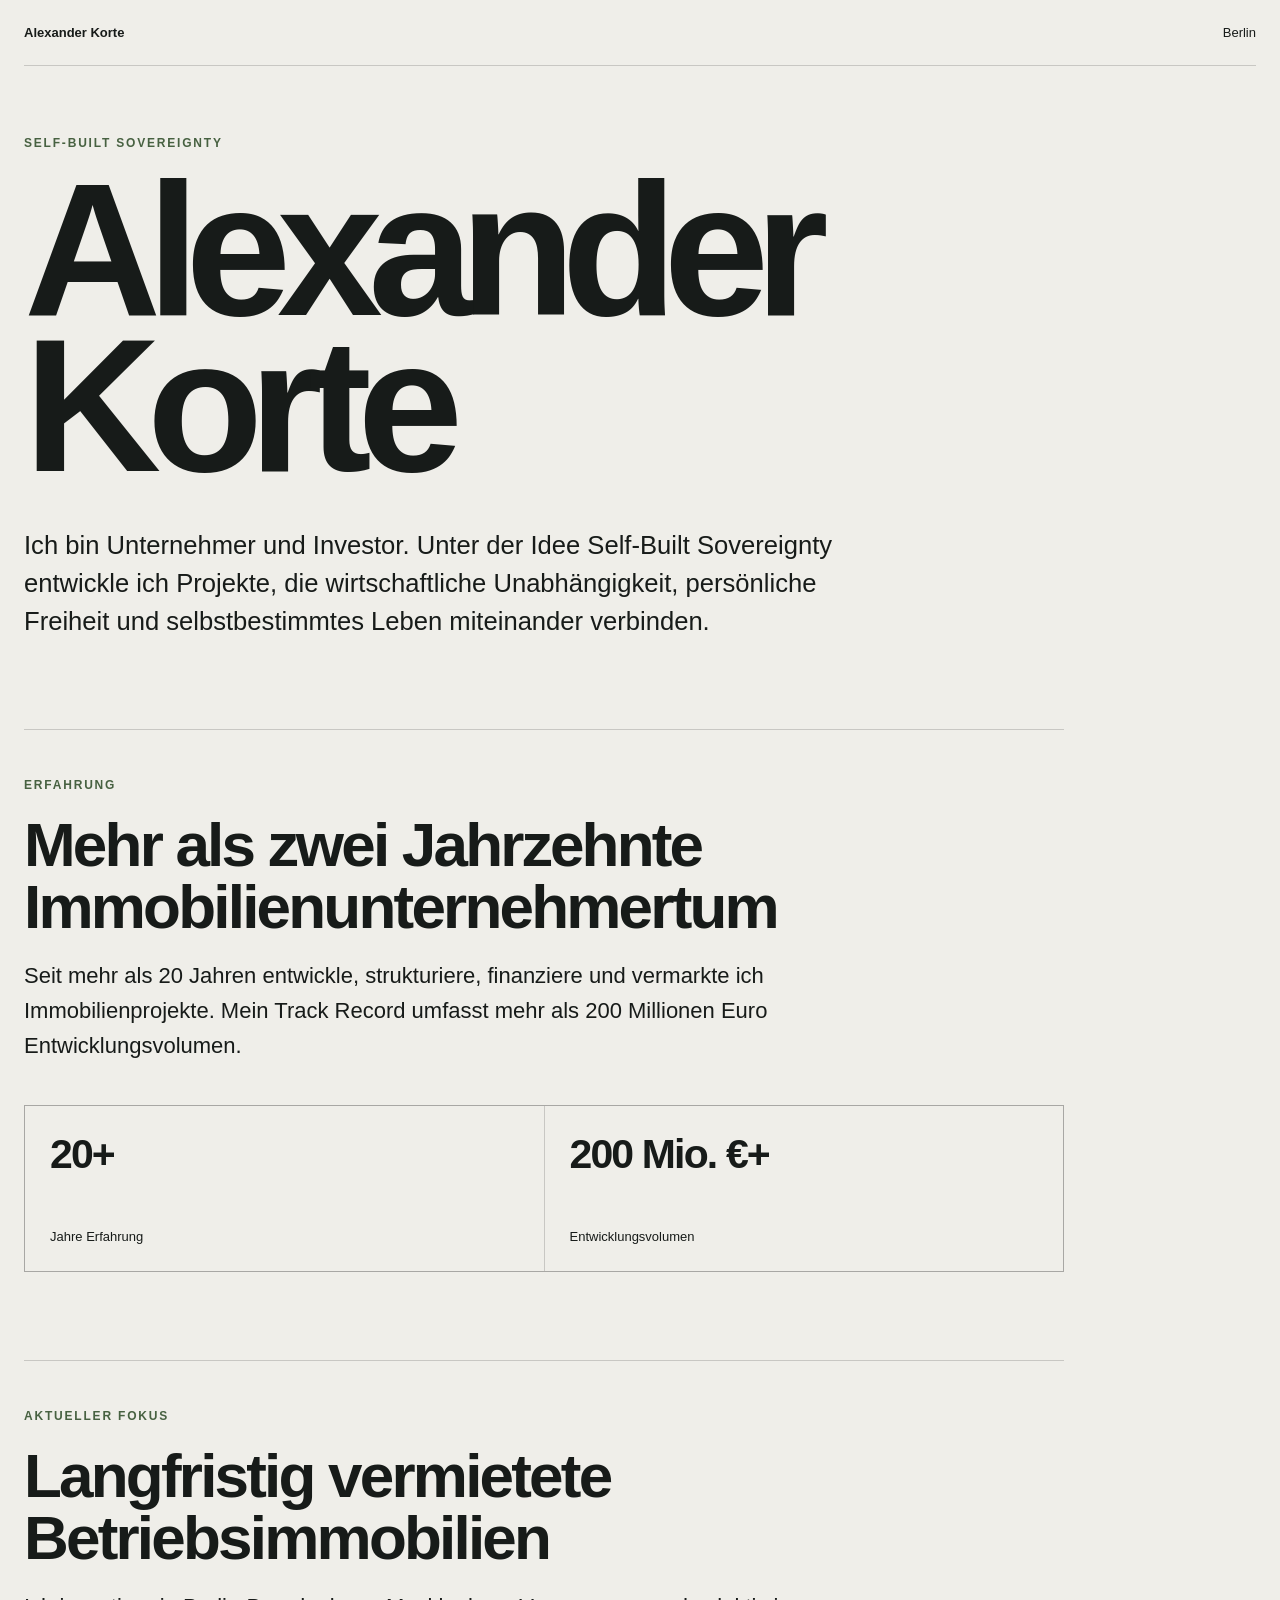
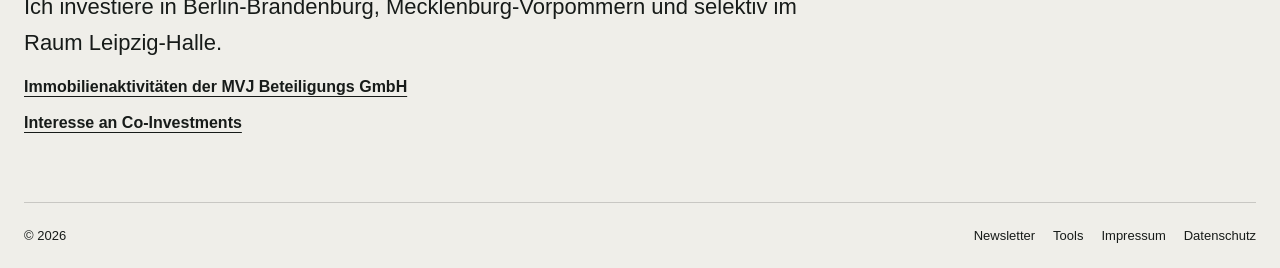
==== index.html @ dd100729 "Remove unverified investment and brokerage figures" ====
<!doctype html>
<html lang="de">
<head>
  <meta charset="utf-8">
  <meta name="viewport" content="width=device-width, initial-scale=1">
  <title>Alexander Korte | Unternehmer und Immobilieninvestor</title>
  <meta name="description" content="Alexander Korte ist Unternehmer und Immobilieninvestor mit mehr als 20 Jahren Erfahrung und einem Track Record von über 200 Millionen Euro Entwicklungsvolumen.">
  <meta name="robots" content="index, follow">
  <link rel="canonical" href="https://alexanderkorte.com/">
  <meta property="og:type" content="website">
  <meta property="og:locale" content="de_DE">
  <meta property="og:site_name" content="Alexander Korte">
  <meta property="og:title" content="Alexander Korte | Unternehmer und Immobilieninvestor">
  <meta property="og:description" content="Unternehmer und Immobilieninvestor mit mehr als 20 Jahren Erfahrung und über 200 Millionen Euro Entwicklungsvolumen.">
  <meta property="og:url" content="https://alexanderkorte.com/">
  <meta name="twitter:card" content="summary">
  <link rel="stylesheet" href="styles.css">
  <style>
    .positioning { max-width: 820px; margin: 42px 0 0; font-size: clamp(18px, 2vw, 26px); line-height: 1.5; }
    .positioning-link { display: inline-block; margin-top: 18px; color: inherit; font-size: 16px; font-weight: 700; text-underline-offset: 4px; }
  </style>
</head>
<body>
  <header>
    <a class="name" href="/">Alexander Korte</a>
    <span>Berlin</span>
  </header>

  <main>
    <p class="eyebrow">Self-Built Sovereignty</p>
    <h1>Alexander<br>Korte</h1>
    <p class="positioning">Ich bin Unternehmer und Investor. Unter der Idee Self-Built Sovereignty entwickle ich Projekte, die wirtschaftliche Unabhängigkeit, persönliche Freiheit und selbstbestimmtes Leben miteinander verbinden.</p>

    <section class="track-record" aria-labelledby="track-record-title">
      <p class="eyebrow">Erfahrung</p>
      <h2 id="track-record-title">Mehr als zwei Jahrzehnte Immobilienunternehmertum</h2>
      <p>Seit mehr als 20 Jahren entwickle, strukturiere, finanziere und vermarkte ich Immobilienprojekte. Mein Track Record umfasst mehr als 200 Millionen Euro Entwicklungsvolumen.</p>
      <div class="track-record-grid">
        <div><strong>20+</strong><span>Jahre Erfahrung</span></div>
        <div><strong>200 Mio. €+</strong><span>Entwicklungsvolumen</span></div>
      </div>
    </section>

    <section class="investment-focus" aria-labelledby="investment-focus-title">
      <p class="eyebrow">Aktueller Fokus</p>
      <h2 id="investment-focus-title">Langfristig vermietete Betriebsimmobilien</h2>
      <p>Ich investiere in Berlin-Brandenburg, Mecklenburg-Vorpommern und selektiv im Raum Leipzig-Halle.</p>
      <a class="positioning-link" href="https://www.mvj.de">Immobilienaktivitäten der MVJ Beteiligungs GmbH</a><br>
      <a class="positioning-link" href="/co-invest/">Interesse an Co-Investments</a>
    </section>

  </main>

  <footer>
    <span>© 2026</span>
    <nav class="footer-links" aria-label="Rechtliche Hinweise">
      <a href="/newsletter/">Newsletter</a>
      <a href="/tools.html">Tools</a>
      <a href="/impressum.html">Impressum</a>
      <a href="/datenschutz.html">Datenschutz</a>
    </nav>
  </footer>

</body>
</html>
---- styles.css ----
:root {
  --ink: #171b19;
  --paper: #efeee9;
  --accent: #a8bf9a;
  --line: rgba(23, 27, 25, .18);
}

* { box-sizing: border-box; }

html, body { min-height: 100%; }

body {
  margin: 0;
  min-height: 100vh;
  display: grid;
  grid-template-rows: auto 1fr auto;
  background: var(--paper);
  color: var(--ink);
  font-family: Inter, ui-sans-serif, -apple-system, BlinkMacSystemFont, "Segoe UI", sans-serif;
}

header, footer {
  width: min(1280px, calc(100% - 48px));
  margin: 0 auto;
  padding: 25px 0;
  display: flex;
  justify-content: space-between;
  gap: 24px;
  border-color: var(--line);
  font-size: 13px;
}

header { border-bottom: 1px solid var(--line); }
footer { border-top: 1px solid var(--line); }
.name { color: inherit; font-weight: 700; text-decoration: none; }

.footer-links {
  display: flex;
  flex-wrap: wrap;
  justify-content: flex-end;
  gap: 18px;
}

.footer-links a {
  color: inherit;
  text-decoration: none;
}

.footer-links a:hover,
.footer-links a:focus-visible {
  text-decoration: underline;
  text-underline-offset: 3px;
}

main {
  width: min(1280px, calc(100% - 48px));
  margin: auto;
  padding: 70px 0;
}

.eyebrow {
  margin: 0 0 22px;
  color: #476141;
  font-size: 12px;
  font-weight: 750;
  letter-spacing: .15em;
  text-transform: uppercase;
}

h1 {
  margin: 0;
  max-width: 1100px;
  font-size: clamp(76px, 15vw, 190px);
  font-weight: 590;
  line-height: .82;
  letter-spacing: -.075em;
}

.status {
  margin: 42px 0 0;
  padding-left: 5px;
  font-size: clamp(18px, 2vw, 26px);
}

.status::before {
  content: "";
  display: inline-block;
  width: 10px;
  height: 10px;
  margin-right: 12px;
  border-radius: 50%;
  background: var(--accent);
}

.video {
  width: min(100%, 960px);
  margin-top: 70px;
}

.video-label {
  margin: 0 0 14px;
  color: #476141;
  font-size: 12px;
  font-weight: 750;
  letter-spacing: .15em;
  text-transform: uppercase;
}

.video-frame {
  position: relative;
  overflow: hidden;
  aspect-ratio: 16 / 9;
  border: 1px solid var(--line);
  background: #171b19;
}

.video-consent {
  width: 100%;
  height: 100%;
  padding: clamp(24px, 6vw, 68px);
  display: flex;
  flex-direction: column;
  align-items: flex-start;
  justify-content: flex-end;
  border: 0;
  background:
    radial-gradient(circle at 78% 24%, rgba(168, 191, 154, .25), transparent 35%),
    #171b19;
  color: #efeee9;
  text-align: left;
  cursor: pointer;
}

.video-consent strong {
  display: block;
  max-width: 620px;
  font-size: clamp(24px, 4vw, 50px);
  font-weight: 570;
  line-height: 1.05;
  letter-spacing: -.035em;
}

.video-consent span {
  display: block;
  margin-top: 18px;
  color: rgba(239, 238, 233, .72);
  font-size: 13px;
  line-height: 1.5;
}

.video-frame iframe {
  display: block;
  width: 100%;
  height: 100%;
  border: 0;
}

.legal {
  width: min(760px, 100%);
  margin: 0;
}

.legal h1 {
  margin-bottom: 52px;
  font-size: clamp(52px, 9vw, 108px);
  line-height: .9;
}

.legal h2 {
  margin: 42px 0 14px;
  font-size: clamp(22px, 3vw, 30px);
  font-weight: 620;
  letter-spacing: -.025em;
}

.legal h3 {
  margin: 28px 0 10px;
  font-size: 18px;
}

.legal p,
.legal li {
  font-size: 16px;
  line-height: 1.7;
}

.legal ul {
  padding-left: 22px;
}

.legal a {
  color: inherit;
  text-decoration-thickness: 1px;
  text-underline-offset: 3px;
}

.legal address {
  font-style: normal;
  line-height: 1.7;
}

@media (max-width: 640px) {
  header, footer, main { width: min(100% - 30px, 1280px); }
  footer { align-items: flex-start; }
  h1 { font-size: clamp(64px, 22vw, 108px); }
  .video { margin-top: 52px; }
  .footer-links { gap: 10px 16px; }
}


.tools {
  width: min(960px, 100%);
}

.tools h1 {
  margin-bottom: 30px;
  font-size: clamp(52px, 9vw, 108px);
  line-height: .9;
}

.tools-intro {
  max-width: 720px;
  margin: 0 0 50px;
  font-size: clamp(18px, 2.2vw, 24px);
  line-height: 1.5;
}

.tool-grid {
  display: grid;
  grid-template-columns: repeat(2, minmax(0, 1fr));
  gap: 20px;
}

.tool-card {
  min-height: 330px;
  padding: clamp(26px, 4vw, 42px);
  display: flex;
  flex-direction: column;
  border: 1px solid var(--line);
  background: rgba(255, 255, 255, .18);
}

.tool-type {
  margin: 0 0 28px;
  color: #476141;
  font-size: 11px;
  font-weight: 750;
  letter-spacing: .15em;
  text-transform: uppercase;
}

.tool-card h2 {
  margin: 0 0 18px;
  font-size: clamp(30px, 4vw, 46px);
  font-weight: 590;
  letter-spacing: -.04em;
}

.tool-card p {
  margin: 0;
  font-size: 16px;
  line-height: 1.65;
}

.tool-link {
  align-self: flex-start;
  margin-top: auto;
  padding-top: 34px;
  color: var(--ink);
  font-weight: 700;
  text-underline-offset: 4px;
}

.affiliate-note {
  max-width: 760px;
  margin: 34px 0 0;
  color: rgba(23, 27, 25, .72);
  font-size: 13px;
  line-height: 1.6;
}

@media (max-width: 720px) {
  .tool-grid { grid-template-columns: 1fr; }
  .tool-card { min-height: 290px; }
}


.newsletter {
  width: min(900px, 100%);
}

.newsletter h1 {
  margin-bottom: 34px;
  font-size: clamp(60px, 11vw, 138px);
  line-height: .86;
}

.newsletter-intro {
  max-width: 740px;
  margin: 0 0 48px;
  font-size: clamp(19px, 2.3vw, 27px);
  line-height: 1.5;
}

.newsletter-form {
  max-width: 740px;
}

.newsletter-field {
  display: grid;
  gap: 10px;
}

.newsletter-field label {
  font-size: 12px;
  font-weight: 750;
  letter-spacing: .12em;
  text-transform: uppercase;
}

.newsletter-field input {
  width: 100%;
  min-height: 64px;
  padding: 16px 18px;
  border: 1px solid var(--line);
  border-radius: 0;
  background: rgba(255, 255, 255, .35);
  color: var(--ink);
  font: inherit;
  font-size: 18px;
}

.newsletter-field input:focus {
  outline: 2px solid #476141;
  outline-offset: 2px;
}

.newsletter-privacy {
  margin: 18px 0 0;
  color: rgba(23, 27, 25, .72);
  font-size: 13px;
  line-height: 1.6;
}

.newsletter-privacy a {
  color: inherit;
  text-underline-offset: 3px;
}

.newsletter-submit {
  min-height: 56px;
  margin-top: 24px;
  padding: 14px 22px;
  border: 1px solid var(--ink);
  border-radius: 0;
  background: var(--ink);
  color: var(--paper);
  font: inherit;
  font-weight: 700;
  cursor: pointer;
}

.newsletter-submit:hover,
.newsletter-submit:focus-visible {
  background: #476141;
  border-color: #476141;
}

.newsletter-submit[disabled] {
  cursor: wait;
  opacity: .7;
}

.newsletter-status {
  max-width: 680px;
  margin-top: 34px;
  font-size: 16px;
  line-height: 1.7;
}

.newsletter-confirmation {
  width: min(760px, 100%);
}

.newsletter-confirmation h1 {
  margin-bottom: 34px;
  font-size: clamp(52px, 9vw, 108px);
  line-height: .9;
}

.newsletter-confirmation p {
  max-width: 650px;
  font-size: clamp(18px, 2vw, 23px);
  line-height: 1.6;
}

.newsletter-confirmation a {
  color: inherit;
  text-underline-offset: 4px;
}


.coinvest {
  width: min(980px, 100%);
}

.coinvest h1 {
  margin-bottom: 38px;
  font-size: clamp(58px, 10vw, 128px);
  line-height: .86;
}

.coinvest-intro {
  max-width: 820px;
  margin: 0 0 54px;
  font-size: clamp(19px, 2.2vw, 27px);
  line-height: 1.5;
}

.coinvest-principles {
  display: grid;
  grid-template-columns: repeat(3, 1fr);
  gap: 1px;
  margin-bottom: 76px;
  background: var(--line);
  border: 1px solid var(--line);
}

.coinvest-principles article {
  padding: 30px;
  background: var(--paper);
}

.coinvest-principles h2 {
  margin: 0 0 14px;
  font-size: 22px;
}

.coinvest-principles p,
.coinvest-heading p,
.coinvest-note {
  line-height: 1.65;
}

.coinvest-form {
  max-width: 900px;
  padding-top: 54px;
  border-top: 1px solid var(--line);
}

.coinvest-heading {
  max-width: 760px;
  margin-bottom: 38px;
}

.coinvest-heading h2 {
  margin: 0 0 14px;
  font-size: clamp(30px, 5vw, 54px);
  letter-spacing: -.04em;
}

.coinvest-grid {
  display: grid;
  grid-template-columns: repeat(2, 1fr);
  gap: 24px 20px;
}

.coinvest-form label,
.coinvest-form legend {
  font-size: 12px;
  font-weight: 750;
  letter-spacing: .08em;
  line-height: 1.5;
  text-transform: uppercase;
}

.coinvest-form input,
.coinvest-form select,
.coinvest-form textarea {
  width: 100%;
  min-height: 56px;
  margin-top: 9px;
  padding: 14px 15px;
  border: 1px solid var(--line);
  border-radius: 0;
  background: rgba(255, 255, 255, .35);
  color: var(--ink);
  font: inherit;
  font-size: 16px;
}

.coinvest-form textarea {
  resize: vertical;
}

.coinvest-form input:focus,
.coinvest-form select:focus,
.coinvest-form textarea:focus {
  outline: 2px solid #476141;
  outline-offset: 2px;
}

.coinvest-form fieldset {
  margin: 34px 0;
  padding: 25px;
  border: 1px solid var(--line);
}

.coinvest-form legend {
  padding: 0 8px;
}

.coinvest-check {
  display: flex;
  align-items: flex-start;
  gap: 12px;
  margin: 12px 0;
  font-size: 14px !important;
  font-weight: 500 !important;
  letter-spacing: 0 !important;
  line-height: 1.55 !important;
  text-transform: none !important;
}

.coinvest-check input {
  flex: 0 0 auto;
  width: 18px;
  min-height: 18px;
  margin: 2px 0 0;
  padding: 0;
}

.coinvest-wide {
  display: block;
  margin: 30px 0;
}

.coinvest-confirm {
  max-width: 820px;
}

.coinvest-confirm a {
  color: inherit;
  text-underline-offset: 3px;
}

.coinvest-note {
  max-width: 800px;
  margin-top: 30px;
  color: rgba(23, 27, 25, .7);
  font-size: 13px;
}

.coinvest-status {
  min-height: 24px;
  font-size: 14px;
  line-height: 1.5;
}

@media (max-width: 760px) {
  .coinvest-principles,
  .coinvest-grid {
    grid-template-columns: 1fr;
  }

  .coinvest-principles {
    gap: 0;
  }

  .coinvest-principles article + article {
    border-top: 1px solid var(--line);
  }
}


.track-record,
.investment-focus {
  max-width: 1040px;
  margin-top: 88px;
  padding-top: 48px;
  border-top: 1px solid var(--line);
}

.track-record h2,
.investment-focus h2 {
  max-width: 850px;
  margin: 0 0 20px;
  font-size: clamp(34px, 5vw, 62px);
  font-weight: 590;
  line-height: 1;
  letter-spacing: -.045em;
}

.track-record > p:not(.eyebrow),
.investment-focus > p:not(.eyebrow) {
  max-width: 820px;
  margin: 0;
  font-size: clamp(17px, 2vw, 22px);
  line-height: 1.6;
}

.track-record-grid {
  display: grid;
  grid-template-columns: repeat(2, 1fr);
  gap: 1px;
  margin-top: 42px;
  border: 1px solid var(--line);
  background: var(--line);
}

.track-record-grid div {
  min-height: 165px;
  padding: 25px;
  display: flex;
  flex-direction: column;
  justify-content: space-between;
  background: var(--paper);
}

.track-record-grid strong {
  font-size: clamp(28px, 3.2vw, 46px);
  font-weight: 590;
  letter-spacing: -.045em;
}

.track-record-grid span {
  font-size: 13px;
  line-height: 1.4;
}

@media (max-width: 760px) {
  .track-record,
  .investment-focus {
    margin-top: 64px;
  }

  .track-record-grid {
    grid-template-columns: repeat(2, 1fr);
  }
}
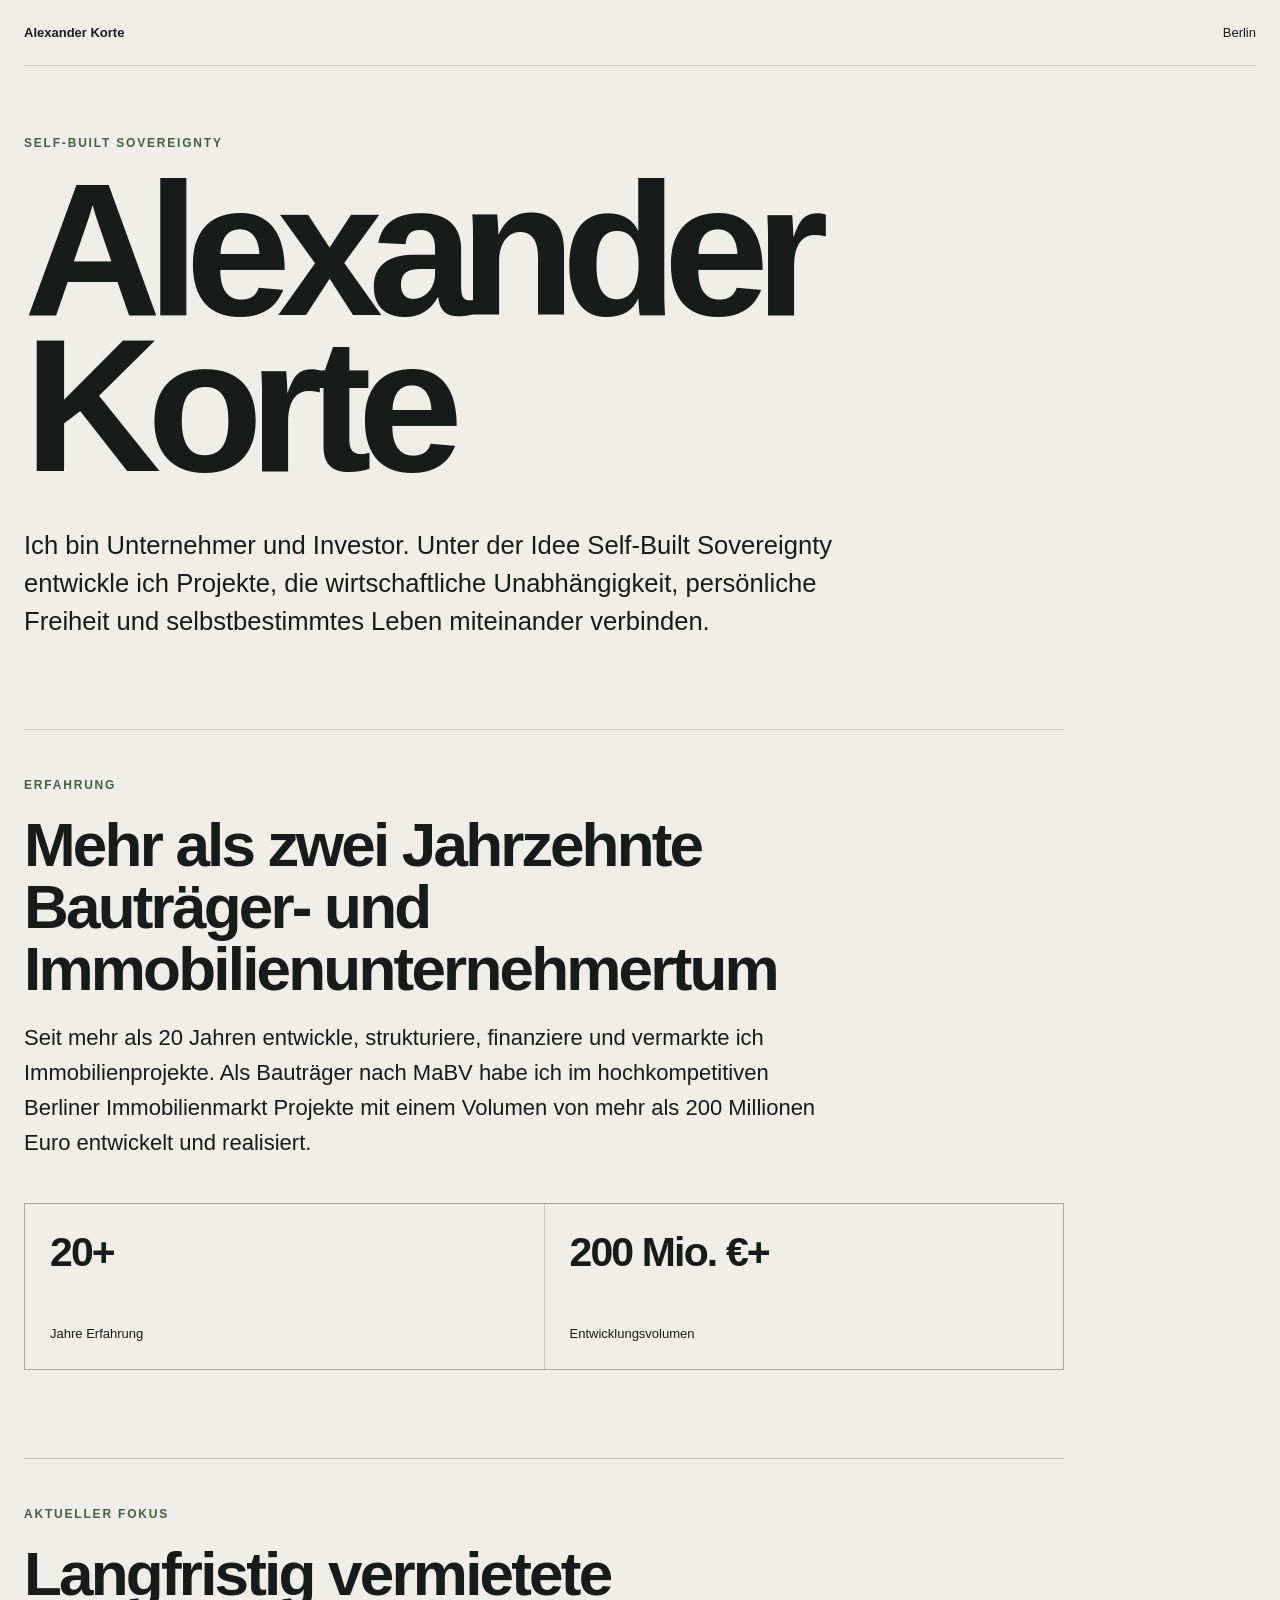
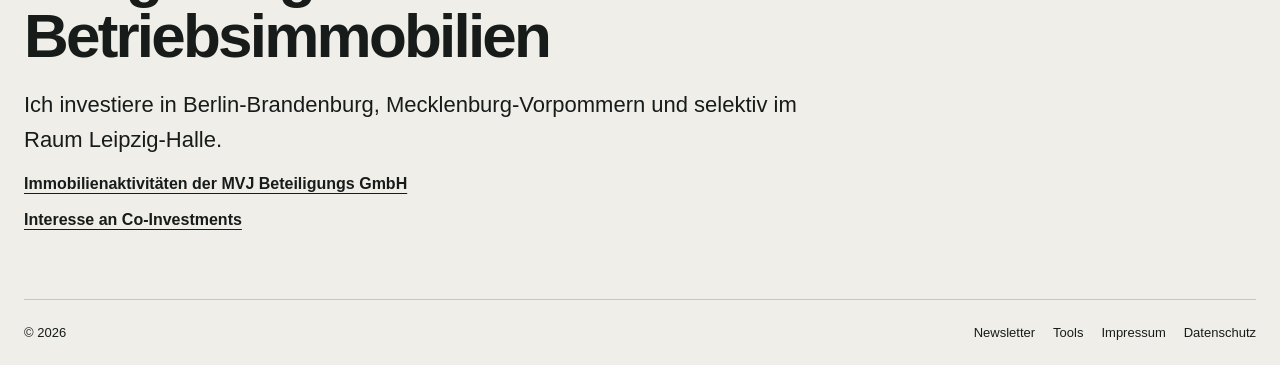
==== commit 677571e2: "Clarify Berlin MaBV developer track record" ====
--- a/index.html
+++ b/index.html
@@ -33,8 +33,8 @@
 
     <section class="track-record" aria-labelledby="track-record-title">
       <p class="eyebrow">Erfahrung</p>
-      <h2 id="track-record-title">Mehr als zwei Jahrzehnte Immobilienunternehmertum</h2>
-      <p>Seit mehr als 20 Jahren entwickle, strukturiere, finanziere und vermarkte ich Immobilienprojekte. Mein Track Record umfasst mehr als 200 Millionen Euro Entwicklungsvolumen.</p>
+      <h2 id="track-record-title">Mehr als zwei Jahrzehnte Bauträger- und Immobilienunternehmertum</h2>
+      <p>Seit mehr als 20 Jahren entwickle, strukturiere, finanziere und vermarkte ich Immobilienprojekte. Als Bauträger nach MaBV habe ich im hochkompetitiven Berliner Immobilienmarkt Projekte mit einem Volumen von mehr als 200 Millionen Euro entwickelt und realisiert.</p>
       <div class="track-record-grid">
         <div><strong>20+</strong><span>Jahre Erfahrung</span></div>
         <div><strong>200 Mio. €+</strong><span>Entwicklungsvolumen</span></div>
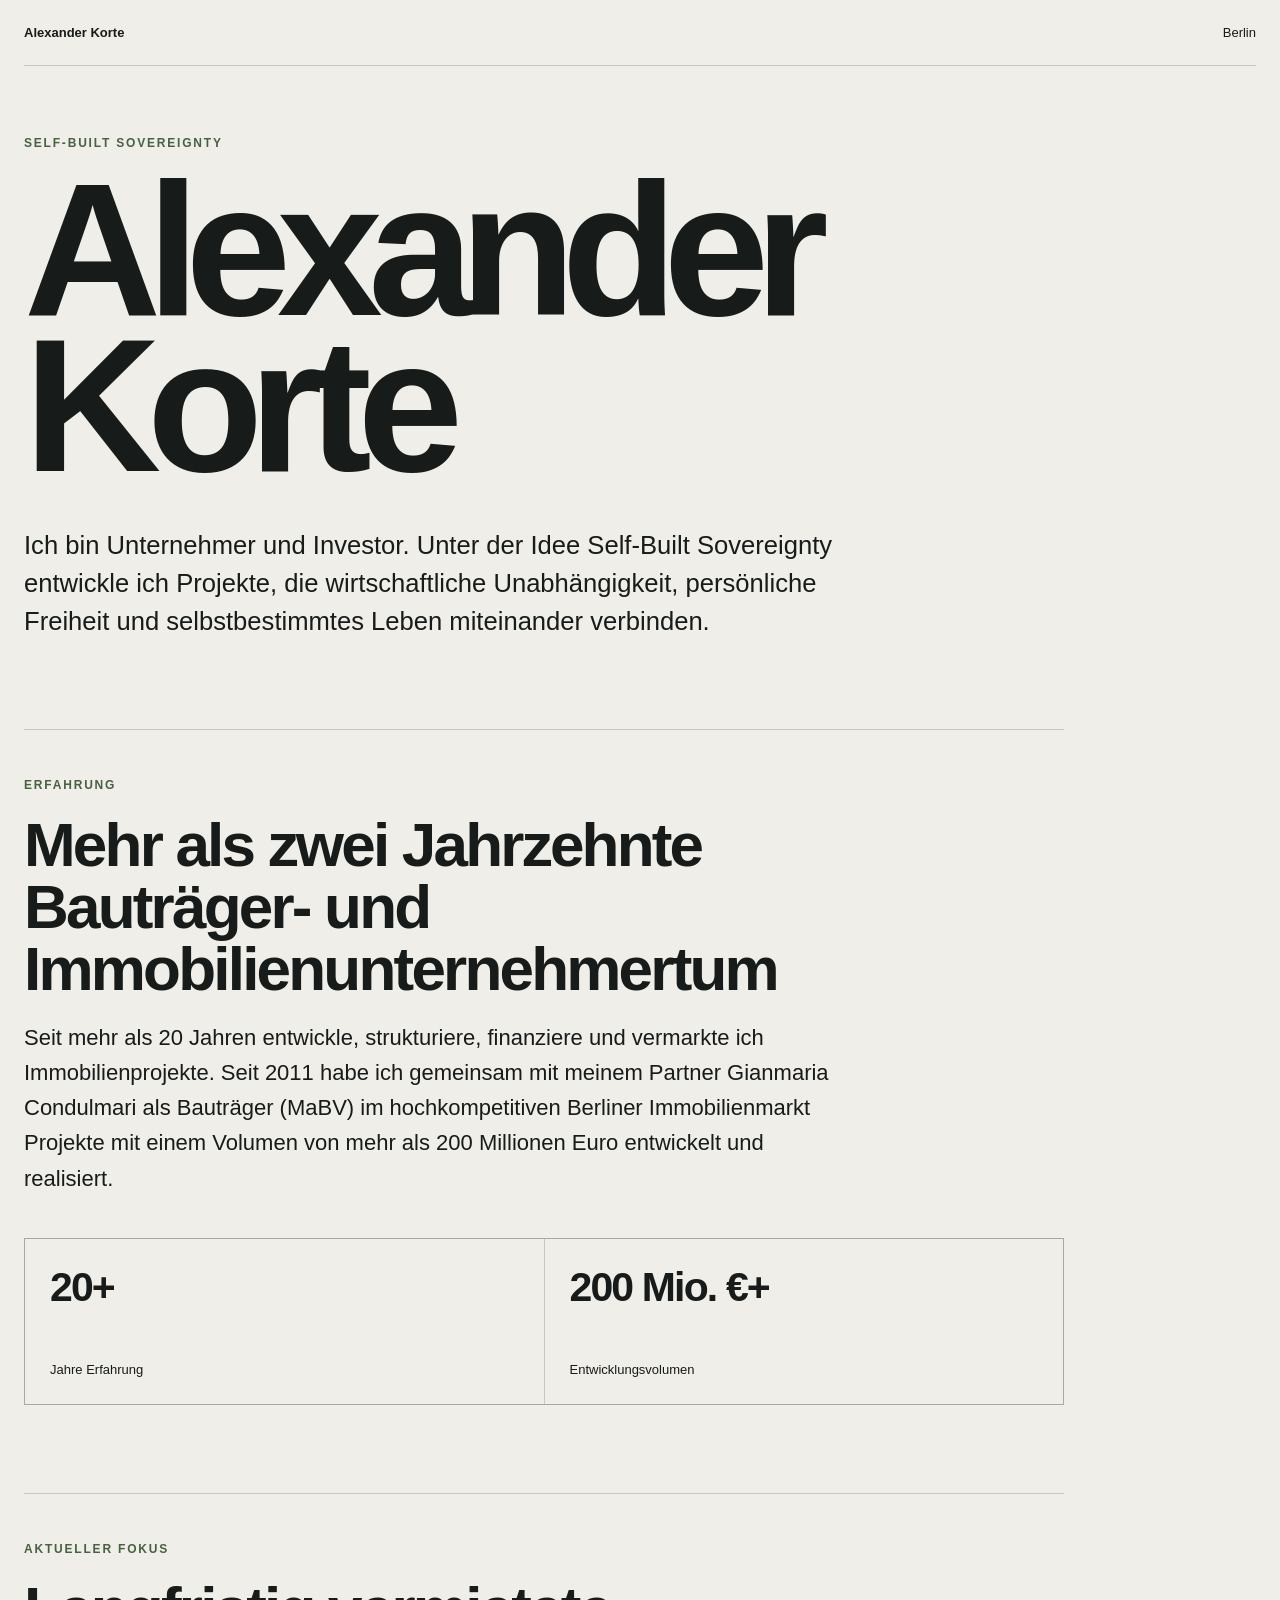
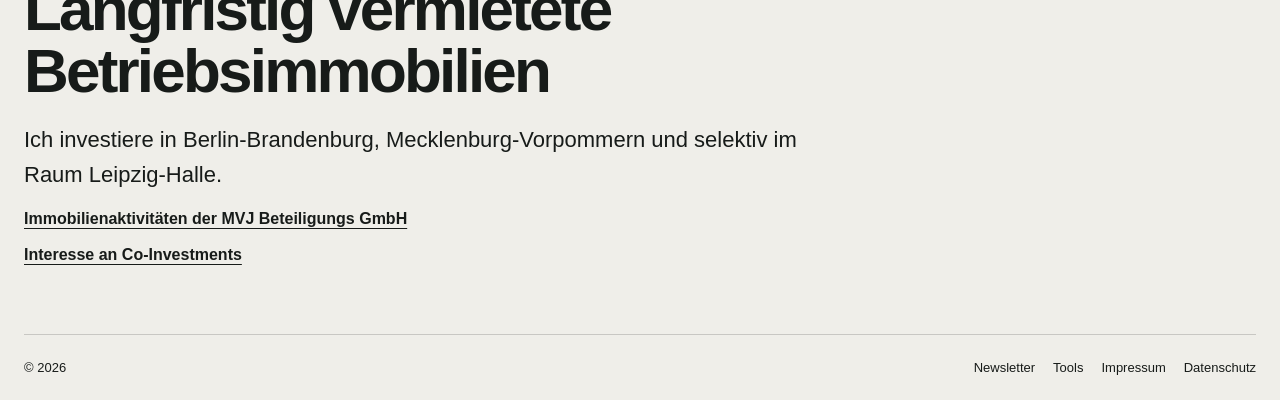
==== commit 589f84ac: "Add development partnership since 2011" ====
--- a/index.html
+++ b/index.html
@@ -34,7 +34,7 @@
     <section class="track-record" aria-labelledby="track-record-title">
       <p class="eyebrow">Erfahrung</p>
       <h2 id="track-record-title">Mehr als zwei Jahrzehnte Bauträger- und Immobilienunternehmertum</h2>
-      <p>Seit mehr als 20 Jahren entwickle, strukturiere, finanziere und vermarkte ich Immobilienprojekte. Als Bauträger nach MaBV habe ich im hochkompetitiven Berliner Immobilienmarkt Projekte mit einem Volumen von mehr als 200 Millionen Euro entwickelt und realisiert.</p>
+      <p>Seit mehr als 20 Jahren entwickle, strukturiere, finanziere und vermarkte ich Immobilienprojekte. Seit 2011 habe ich gemeinsam mit meinem Partner Gianmaria Condulmari als Bauträger (MaBV) im hochkompetitiven Berliner Immobilienmarkt Projekte mit einem Volumen von mehr als 200 Millionen Euro entwickelt und realisiert.</p>
       <div class="track-record-grid">
         <div><strong>20+</strong><span>Jahre Erfahrung</span></div>
         <div><strong>200 Mio. €+</strong><span>Entwicklungsvolumen</span></div>
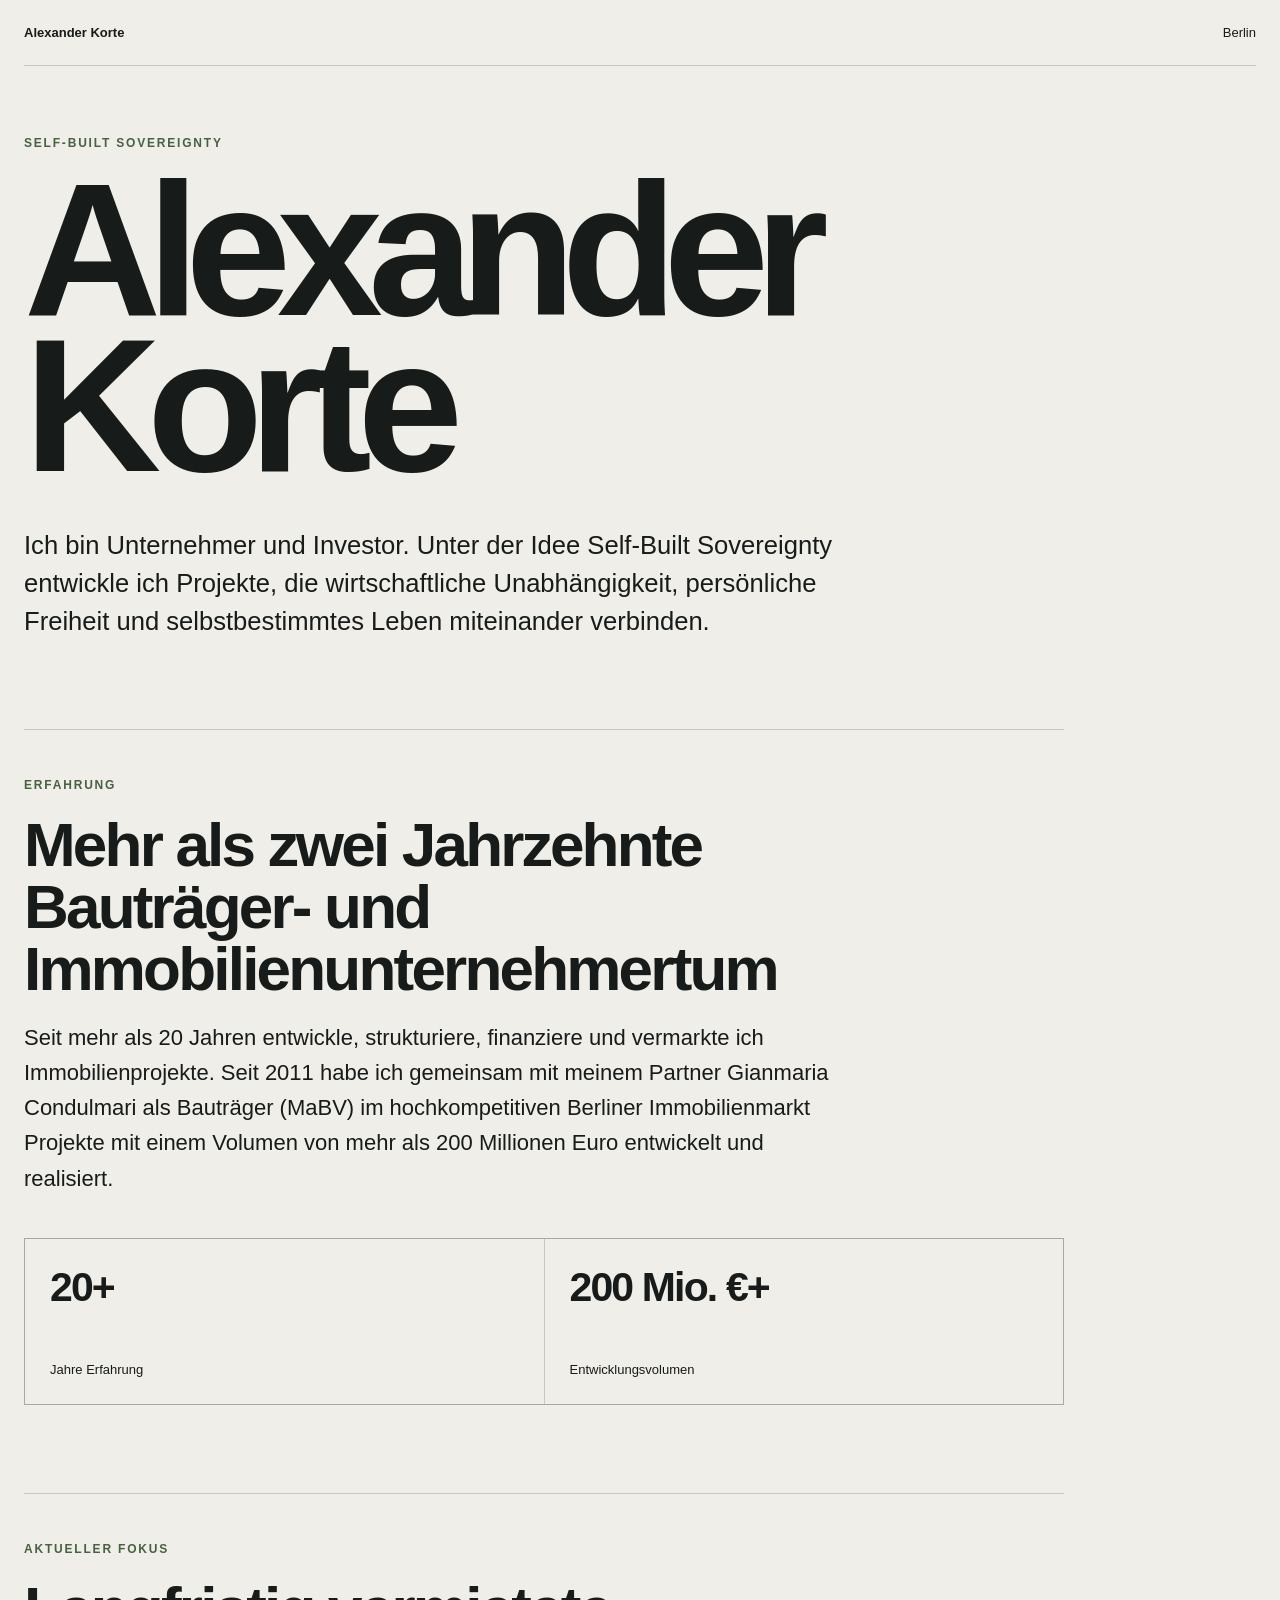
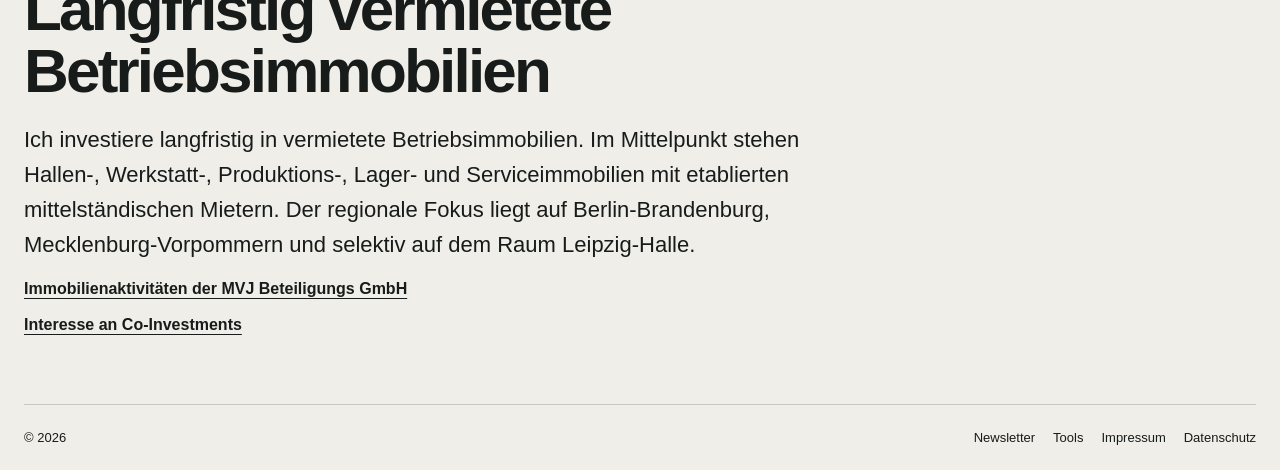
==== commit a65df79c: "Expand current investment focus" ====
--- a/index.html
+++ b/index.html
@@ -44,7 +44,7 @@
     <section class="investment-focus" aria-labelledby="investment-focus-title">
       <p class="eyebrow">Aktueller Fokus</p>
       <h2 id="investment-focus-title">Langfristig vermietete Betriebsimmobilien</h2>
-      <p>Ich investiere in Berlin-Brandenburg, Mecklenburg-Vorpommern und selektiv im Raum Leipzig-Halle.</p>
+      <p>Ich investiere langfristig in vermietete Betriebsimmobilien. Im Mittelpunkt stehen Hallen-, Werkstatt-, Produktions-, Lager- und Serviceimmobilien mit etablierten mittelständischen Mietern. Der regionale Fokus liegt auf Berlin-Brandenburg, Mecklenburg-Vorpommern und selektiv auf dem Raum Leipzig-Halle.</p>
       <a class="positioning-link" href="https://www.mvj.de">Immobilienaktivitäten der MVJ Beteiligungs GmbH</a><br>
       <a class="positioning-link" href="/co-invest/">Interesse an Co-Investments</a>
     </section>
--- a/styles.css
+++ b/styles.css
@@ -629,12 +629,28 @@
 }
 
 @media (max-width: 760px) {
+  main {
+    padding: 42px 0;
+  }
+
+  .positioning {
+    margin-top: 28px !important;
+  }
+
   .track-record,
   .investment-focus {
-    margin-top: 64px;
+    margin-top: 38px;
+    padding-top: 0;
+    border-top: 0;
   }
 
   .track-record-grid {
     grid-template-columns: repeat(2, 1fr);
-  }
-}
+    margin-top: 26px;
+  }
+
+  .track-record-grid div {
+    min-height: 130px;
+    padding: 20px;
+  }
+}
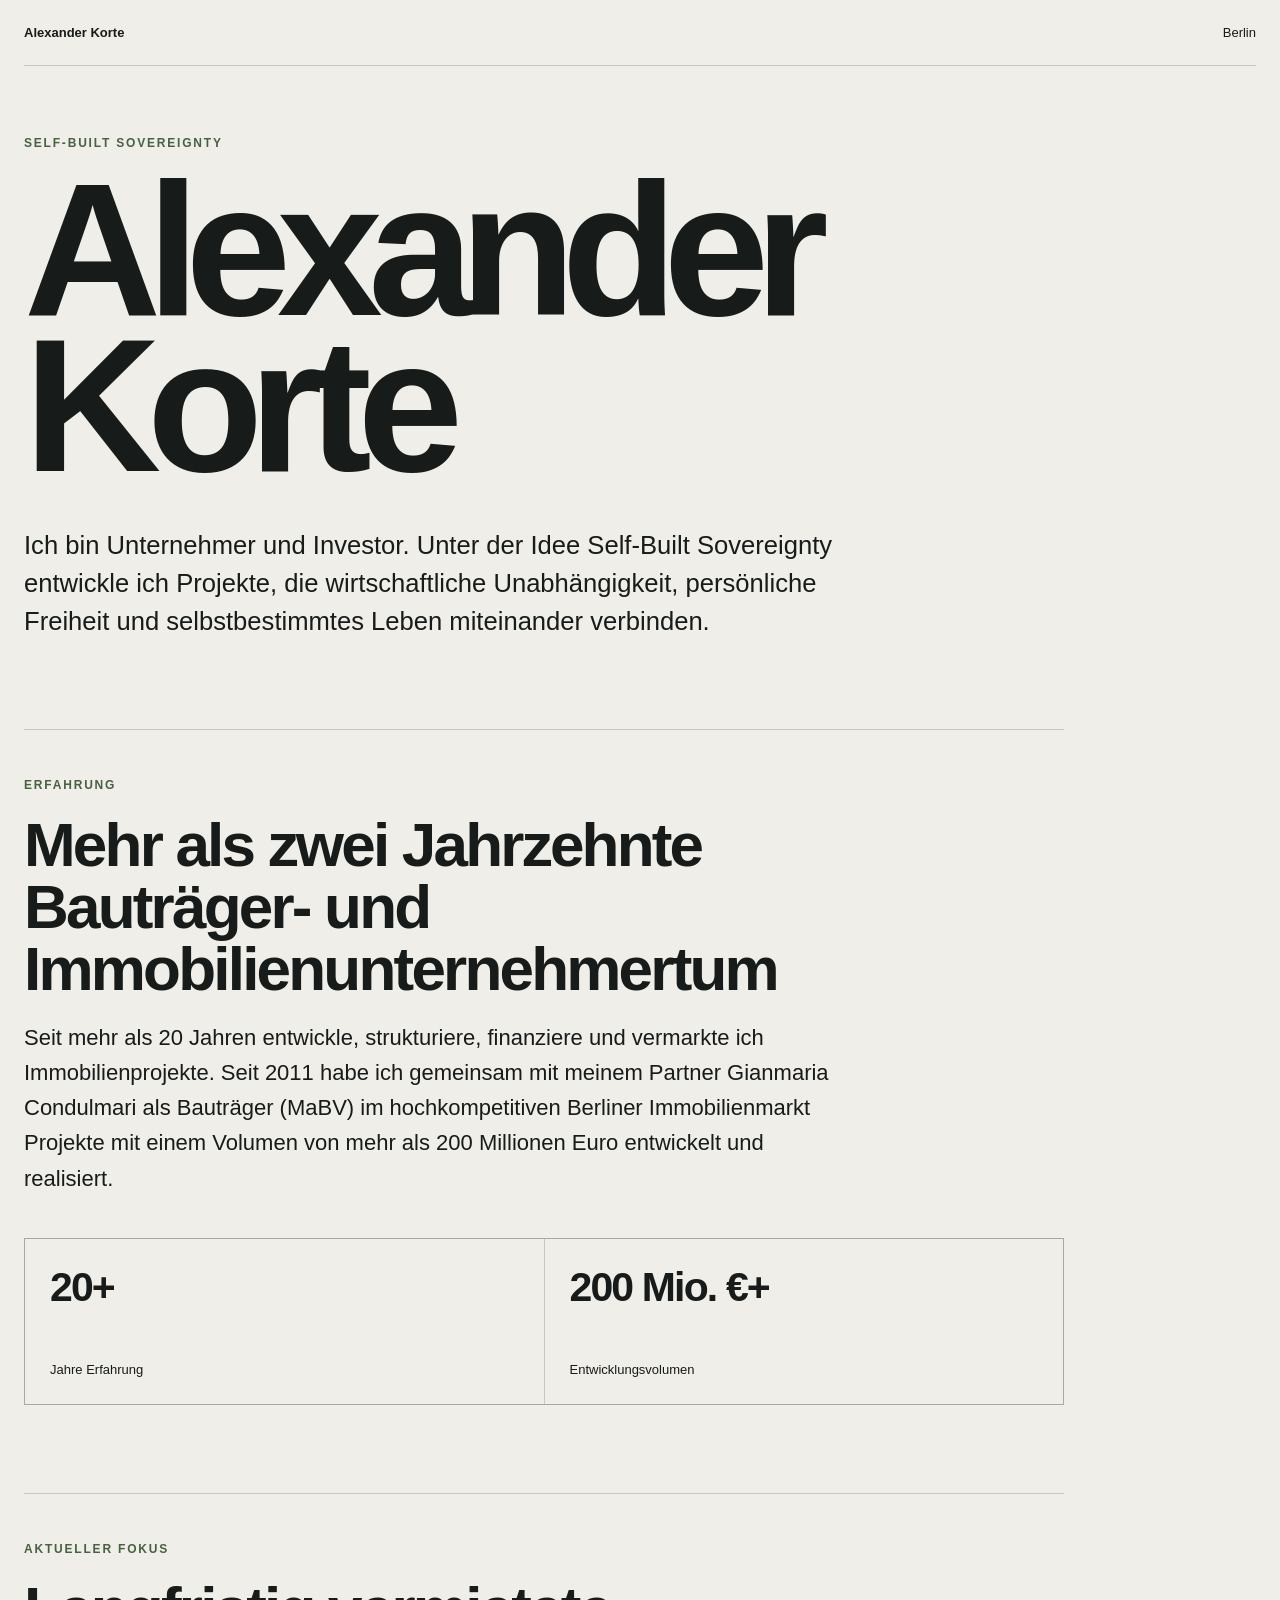
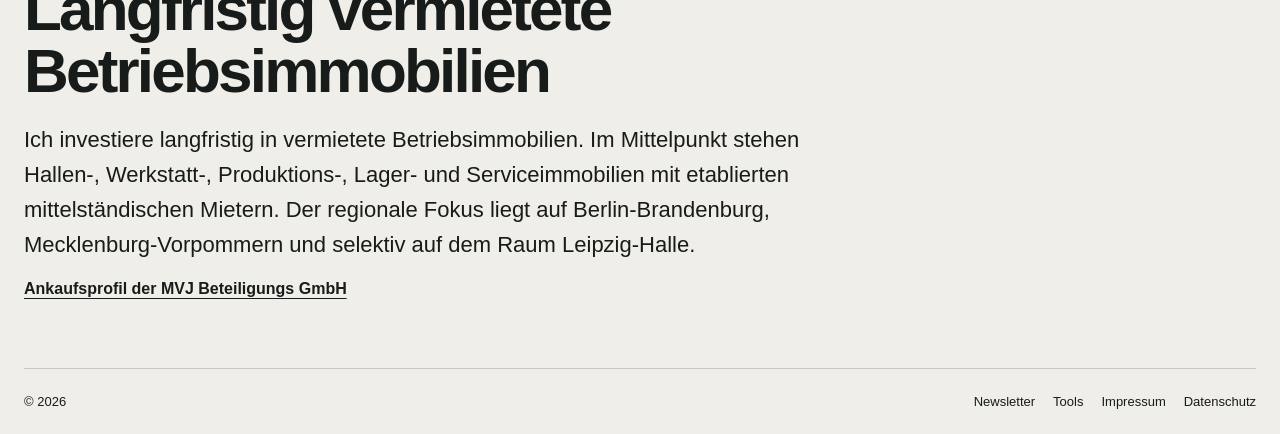
==== commit 9800a41b: "Refine MVJ link and remove homepage Co-Investment CTA" ====
--- a/index.html
+++ b/index.html
@@ -45,8 +45,7 @@
       <p class="eyebrow">Aktueller Fokus</p>
       <h2 id="investment-focus-title">Langfristig vermietete Betriebsimmobilien</h2>
       <p>Ich investiere langfristig in vermietete Betriebsimmobilien. Im Mittelpunkt stehen Hallen-, Werkstatt-, Produktions-, Lager- und Serviceimmobilien mit etablierten mittelständischen Mietern. Der regionale Fokus liegt auf Berlin-Brandenburg, Mecklenburg-Vorpommern und selektiv auf dem Raum Leipzig-Halle.</p>
-      <a class="positioning-link" href="https://www.mvj.de">Immobilienaktivitäten der MVJ Beteiligungs GmbH</a><br>
-      <a class="positioning-link" href="/co-invest/">Interesse an Co-Investments</a>
+      <a class="positioning-link" href="https://www.mvj.de">Ankaufsprofil der MVJ Beteiligungs GmbH</a><br>
     </section>
 
   </main>
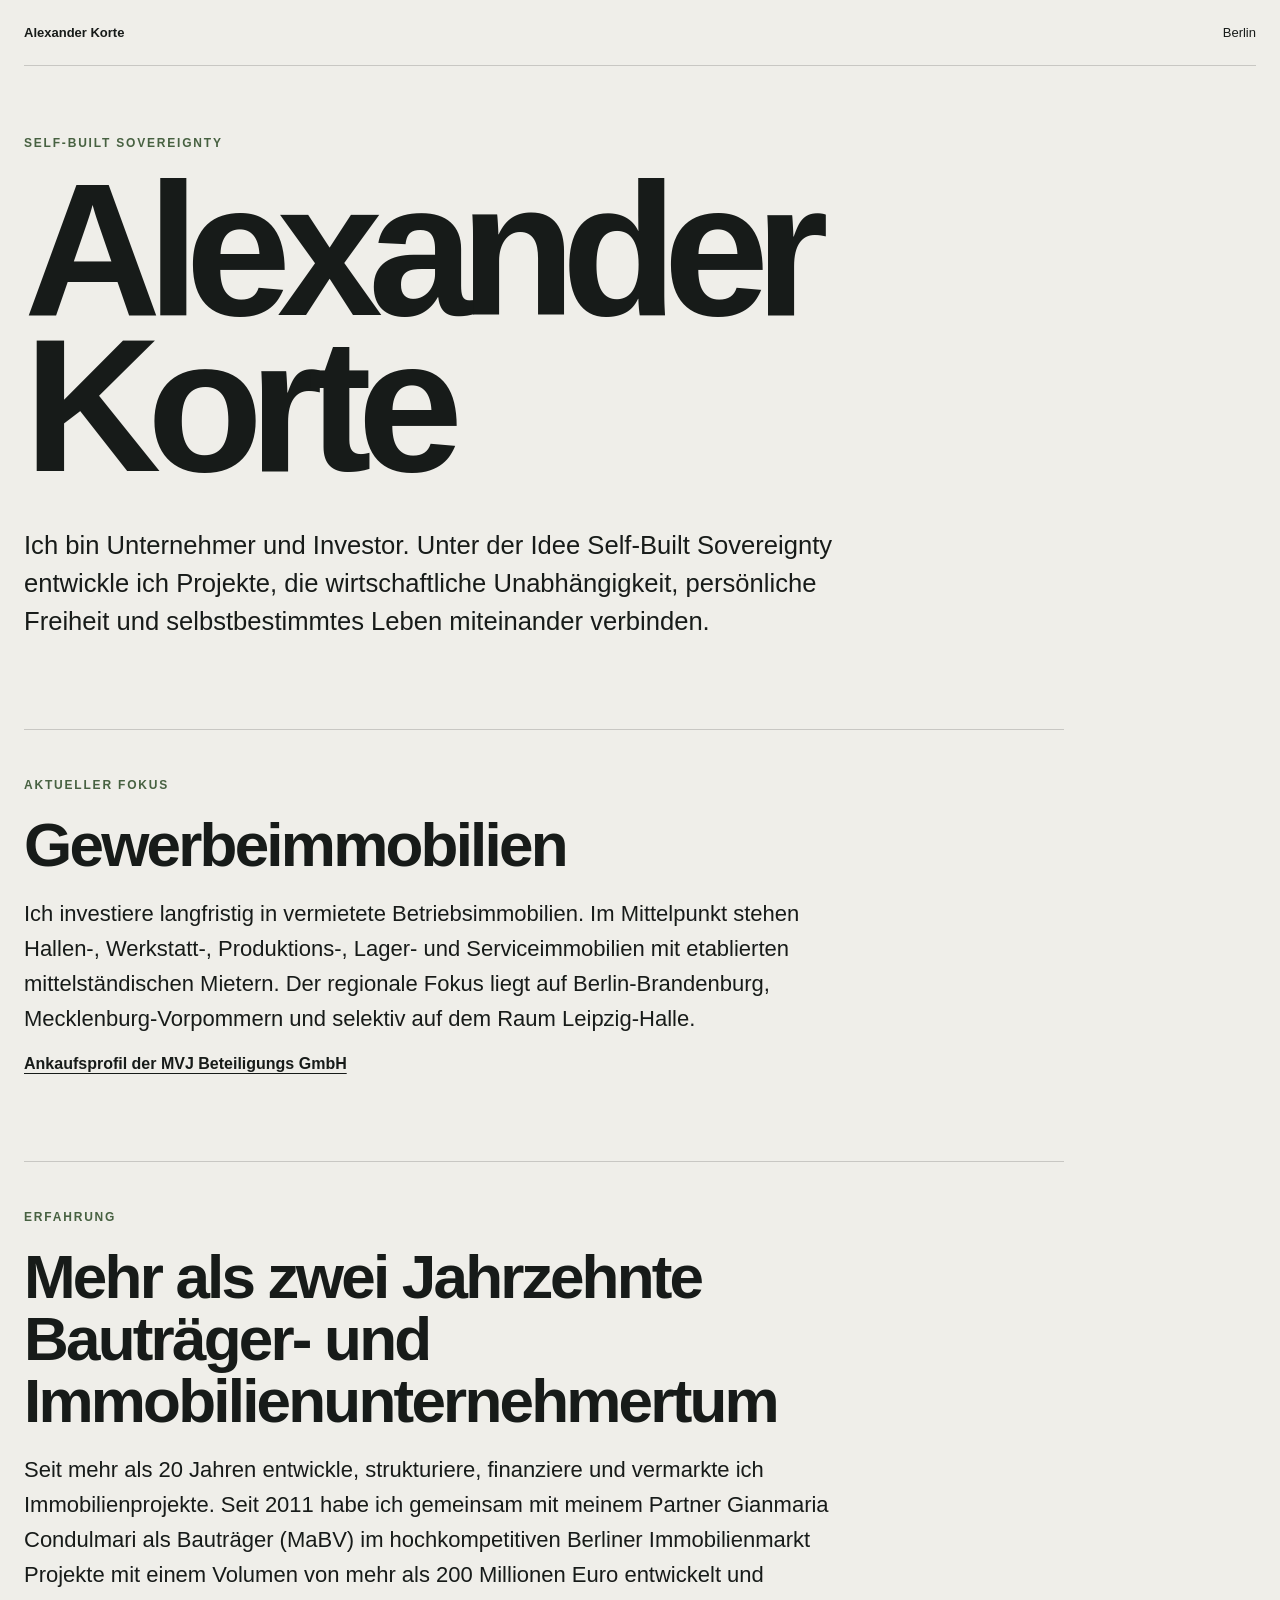
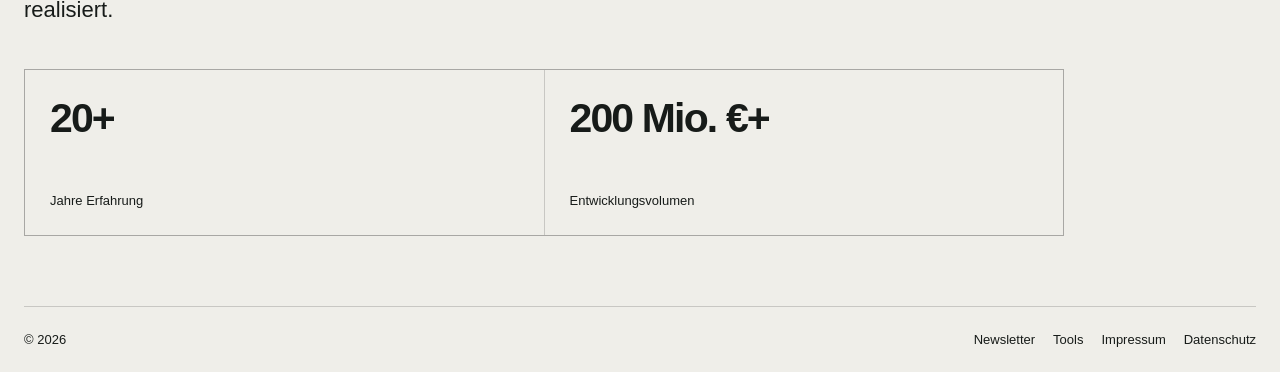
==== commit a9583e6c: "Move current focus above track record" ====
--- a/index.html
+++ b/index.html
@@ -31,6 +31,13 @@
     <h1>Alexander<br>Korte</h1>
     <p class="positioning">Ich bin Unternehmer und Investor. Unter der Idee Self-Built Sovereignty entwickle ich Projekte, die wirtschaftliche Unabhängigkeit, persönliche Freiheit und selbstbestimmtes Leben miteinander verbinden.</p>
 
+    <section class="investment-focus" aria-labelledby="investment-focus-title">
+      <p class="eyebrow">Aktueller Fokus</p>
+      <h2 id="investment-focus-title">Gewerbeimmobilien</h2>
+      <p>Ich investiere langfristig in vermietete Betriebsimmobilien. Im Mittelpunkt stehen Hallen-, Werkstatt-, Produktions-, Lager- und Serviceimmobilien mit etablierten mittelständischen Mietern. Der regionale Fokus liegt auf Berlin-Brandenburg, Mecklenburg-Vorpommern und selektiv auf dem Raum Leipzig-Halle.</p>
+      <a class="positioning-link" href="https://www.mvj.de">Ankaufsprofil der MVJ Beteiligungs GmbH</a><br>
+    </section>
+
     <section class="track-record" aria-labelledby="track-record-title">
       <p class="eyebrow">Erfahrung</p>
       <h2 id="track-record-title">Mehr als zwei Jahrzehnte Bauträger- und Immobilienunternehmertum</h2>
@@ -39,13 +46,6 @@
         <div><strong>20+</strong><span>Jahre Erfahrung</span></div>
         <div><strong>200 Mio. €+</strong><span>Entwicklungsvolumen</span></div>
       </div>
-    </section>
-
-    <section class="investment-focus" aria-labelledby="investment-focus-title">
-      <p class="eyebrow">Aktueller Fokus</p>
-      <h2 id="investment-focus-title">Langfristig vermietete Betriebsimmobilien</h2>
-      <p>Ich investiere langfristig in vermietete Betriebsimmobilien. Im Mittelpunkt stehen Hallen-, Werkstatt-, Produktions-, Lager- und Serviceimmobilien mit etablierten mittelständischen Mietern. Der regionale Fokus liegt auf Berlin-Brandenburg, Mecklenburg-Vorpommern und selektiv auf dem Raum Leipzig-Halle.</p>
-      <a class="positioning-link" href="https://www.mvj.de">Ankaufsprofil der MVJ Beteiligungs GmbH</a><br>
     </section>
 
   </main>
--- a/styles.css
+++ b/styles.css
@@ -400,179 +400,6 @@
 }
 
 
-.coinvest {
-  width: min(980px, 100%);
-}
-
-.coinvest h1 {
-  margin-bottom: 38px;
-  font-size: clamp(58px, 10vw, 128px);
-  line-height: .86;
-}
-
-.coinvest-intro {
-  max-width: 820px;
-  margin: 0 0 54px;
-  font-size: clamp(19px, 2.2vw, 27px);
-  line-height: 1.5;
-}
-
-.coinvest-principles {
-  display: grid;
-  grid-template-columns: repeat(3, 1fr);
-  gap: 1px;
-  margin-bottom: 76px;
-  background: var(--line);
-  border: 1px solid var(--line);
-}
-
-.coinvest-principles article {
-  padding: 30px;
-  background: var(--paper);
-}
-
-.coinvest-principles h2 {
-  margin: 0 0 14px;
-  font-size: 22px;
-}
-
-.coinvest-principles p,
-.coinvest-heading p,
-.coinvest-note {
-  line-height: 1.65;
-}
-
-.coinvest-form {
-  max-width: 900px;
-  padding-top: 54px;
-  border-top: 1px solid var(--line);
-}
-
-.coinvest-heading {
-  max-width: 760px;
-  margin-bottom: 38px;
-}
-
-.coinvest-heading h2 {
-  margin: 0 0 14px;
-  font-size: clamp(30px, 5vw, 54px);
-  letter-spacing: -.04em;
-}
-
-.coinvest-grid {
-  display: grid;
-  grid-template-columns: repeat(2, 1fr);
-  gap: 24px 20px;
-}
-
-.coinvest-form label,
-.coinvest-form legend {
-  font-size: 12px;
-  font-weight: 750;
-  letter-spacing: .08em;
-  line-height: 1.5;
-  text-transform: uppercase;
-}
-
-.coinvest-form input,
-.coinvest-form select,
-.coinvest-form textarea {
-  width: 100%;
-  min-height: 56px;
-  margin-top: 9px;
-  padding: 14px 15px;
-  border: 1px solid var(--line);
-  border-radius: 0;
-  background: rgba(255, 255, 255, .35);
-  color: var(--ink);
-  font: inherit;
-  font-size: 16px;
-}
-
-.coinvest-form textarea {
-  resize: vertical;
-}
-
-.coinvest-form input:focus,
-.coinvest-form select:focus,
-.coinvest-form textarea:focus {
-  outline: 2px solid #476141;
-  outline-offset: 2px;
-}
-
-.coinvest-form fieldset {
-  margin: 34px 0;
-  padding: 25px;
-  border: 1px solid var(--line);
-}
-
-.coinvest-form legend {
-  padding: 0 8px;
-}
-
-.coinvest-check {
-  display: flex;
-  align-items: flex-start;
-  gap: 12px;
-  margin: 12px 0;
-  font-size: 14px !important;
-  font-weight: 500 !important;
-  letter-spacing: 0 !important;
-  line-height: 1.55 !important;
-  text-transform: none !important;
-}
-
-.coinvest-check input {
-  flex: 0 0 auto;
-  width: 18px;
-  min-height: 18px;
-  margin: 2px 0 0;
-  padding: 0;
-}
-
-.coinvest-wide {
-  display: block;
-  margin: 30px 0;
-}
-
-.coinvest-confirm {
-  max-width: 820px;
-}
-
-.coinvest-confirm a {
-  color: inherit;
-  text-underline-offset: 3px;
-}
-
-.coinvest-note {
-  max-width: 800px;
-  margin-top: 30px;
-  color: rgba(23, 27, 25, .7);
-  font-size: 13px;
-}
-
-.coinvest-status {
-  min-height: 24px;
-  font-size: 14px;
-  line-height: 1.5;
-}
-
-@media (max-width: 760px) {
-  .coinvest-principles,
-  .coinvest-grid {
-    grid-template-columns: 1fr;
-  }
-
-  .coinvest-principles {
-    gap: 0;
-  }
-
-  .coinvest-principles article + article {
-    border-top: 1px solid var(--line);
-  }
-}
-
-
 .track-record,
 .investment-focus {
   max-width: 1040px;
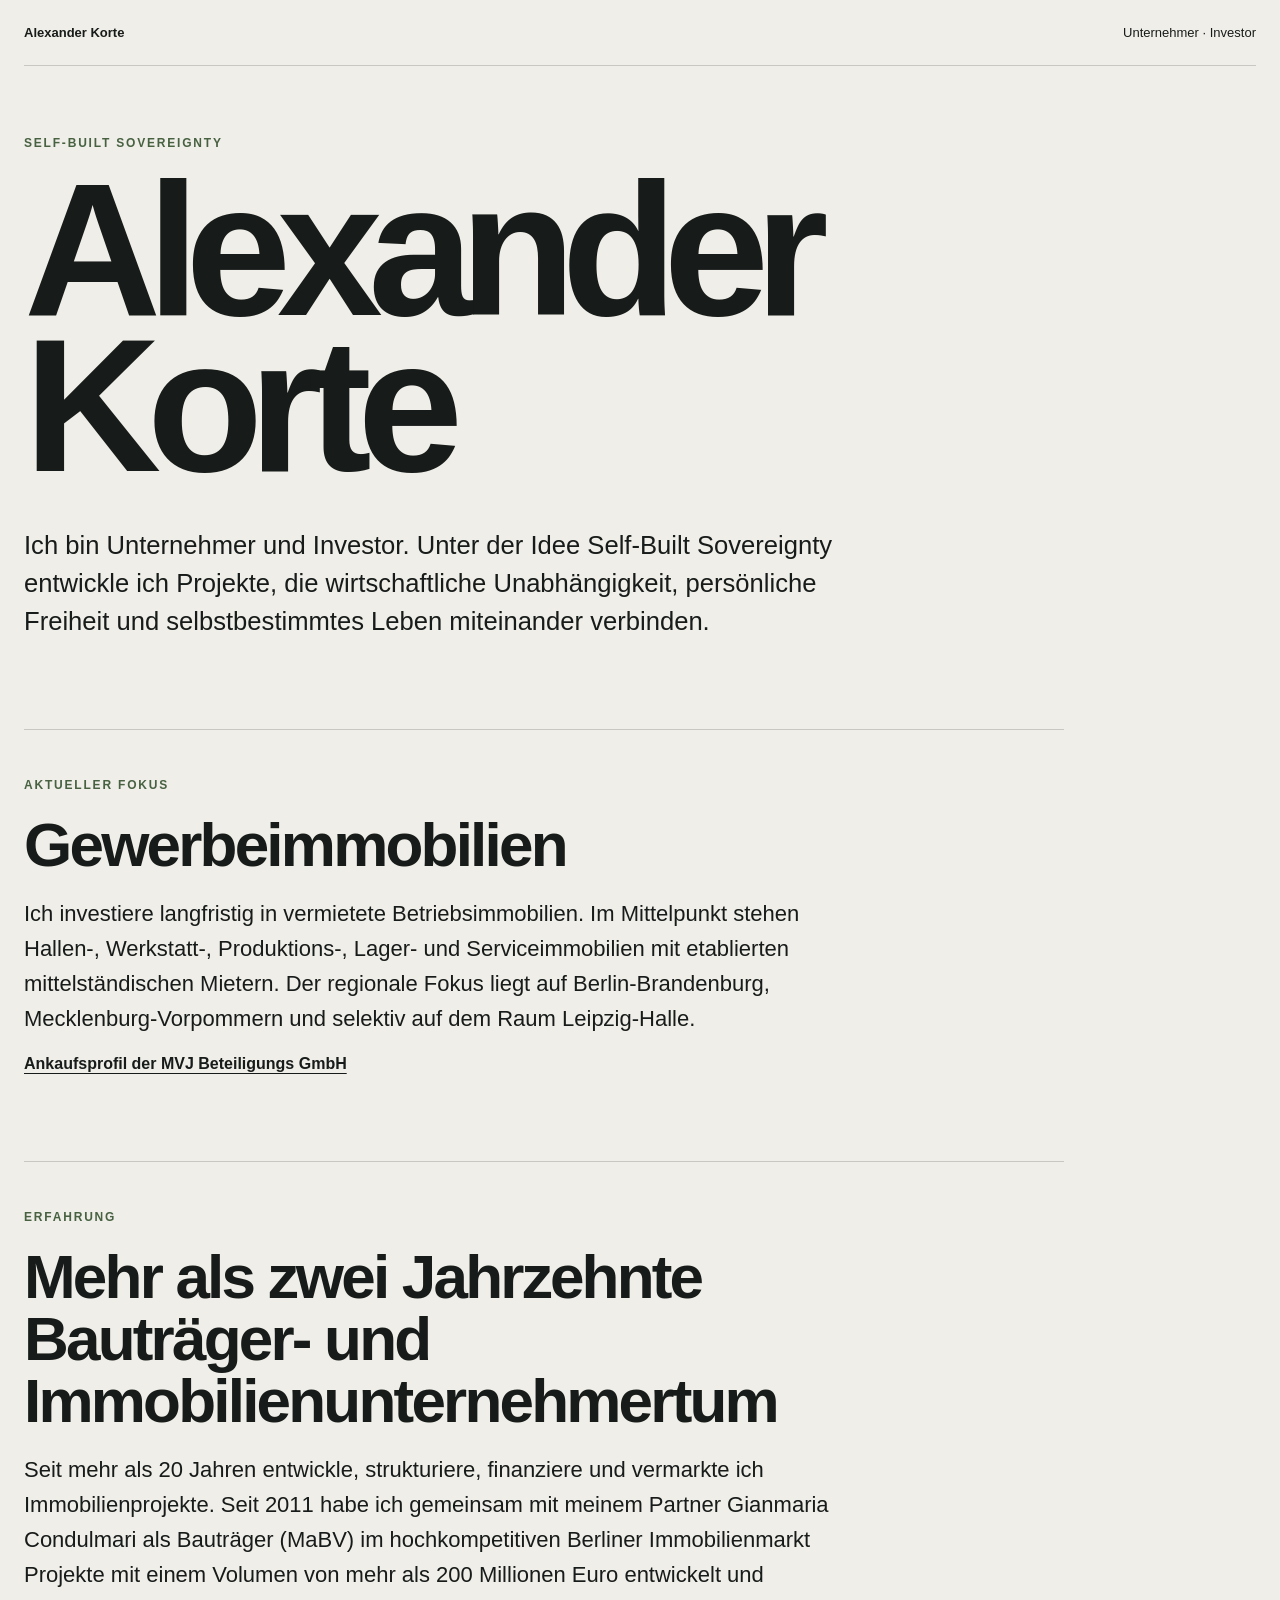
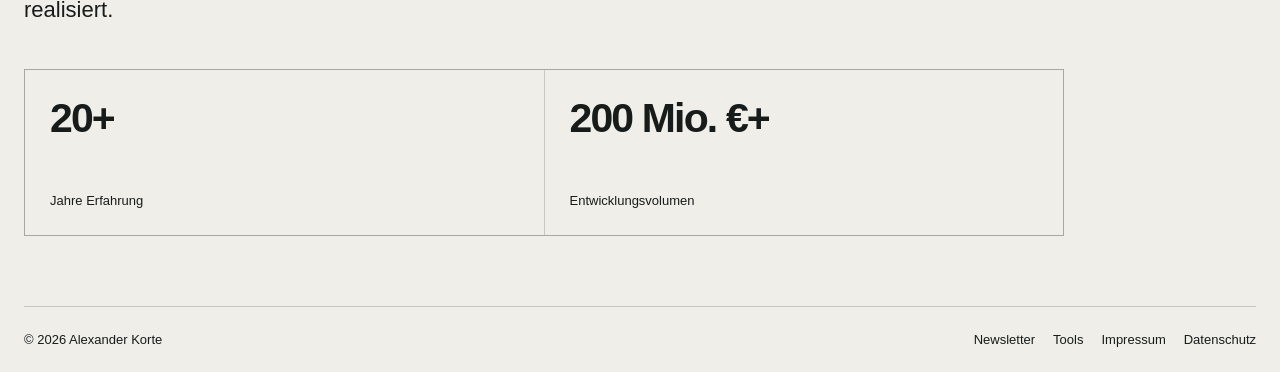
==== commit 2b4276a9: "Publish full approved test site" ====
--- a/index.html
+++ b/index.html
@@ -23,7 +23,7 @@
 <body>
   <header>
     <a class="name" href="/">Alexander Korte</a>
-    <span>Berlin</span>
+    <span>Unternehmer · Investor</span>
   </header>
 
   <main>
@@ -51,7 +51,7 @@
   </main>
 
   <footer>
-    <span>© 2026</span>
+    <span>© 2026 Alexander Korte</span>
     <nav class="footer-links" aria-label="Rechtliche Hinweise">
       <a href="/newsletter/">Newsletter</a>
       <a href="/tools.html">Tools</a>
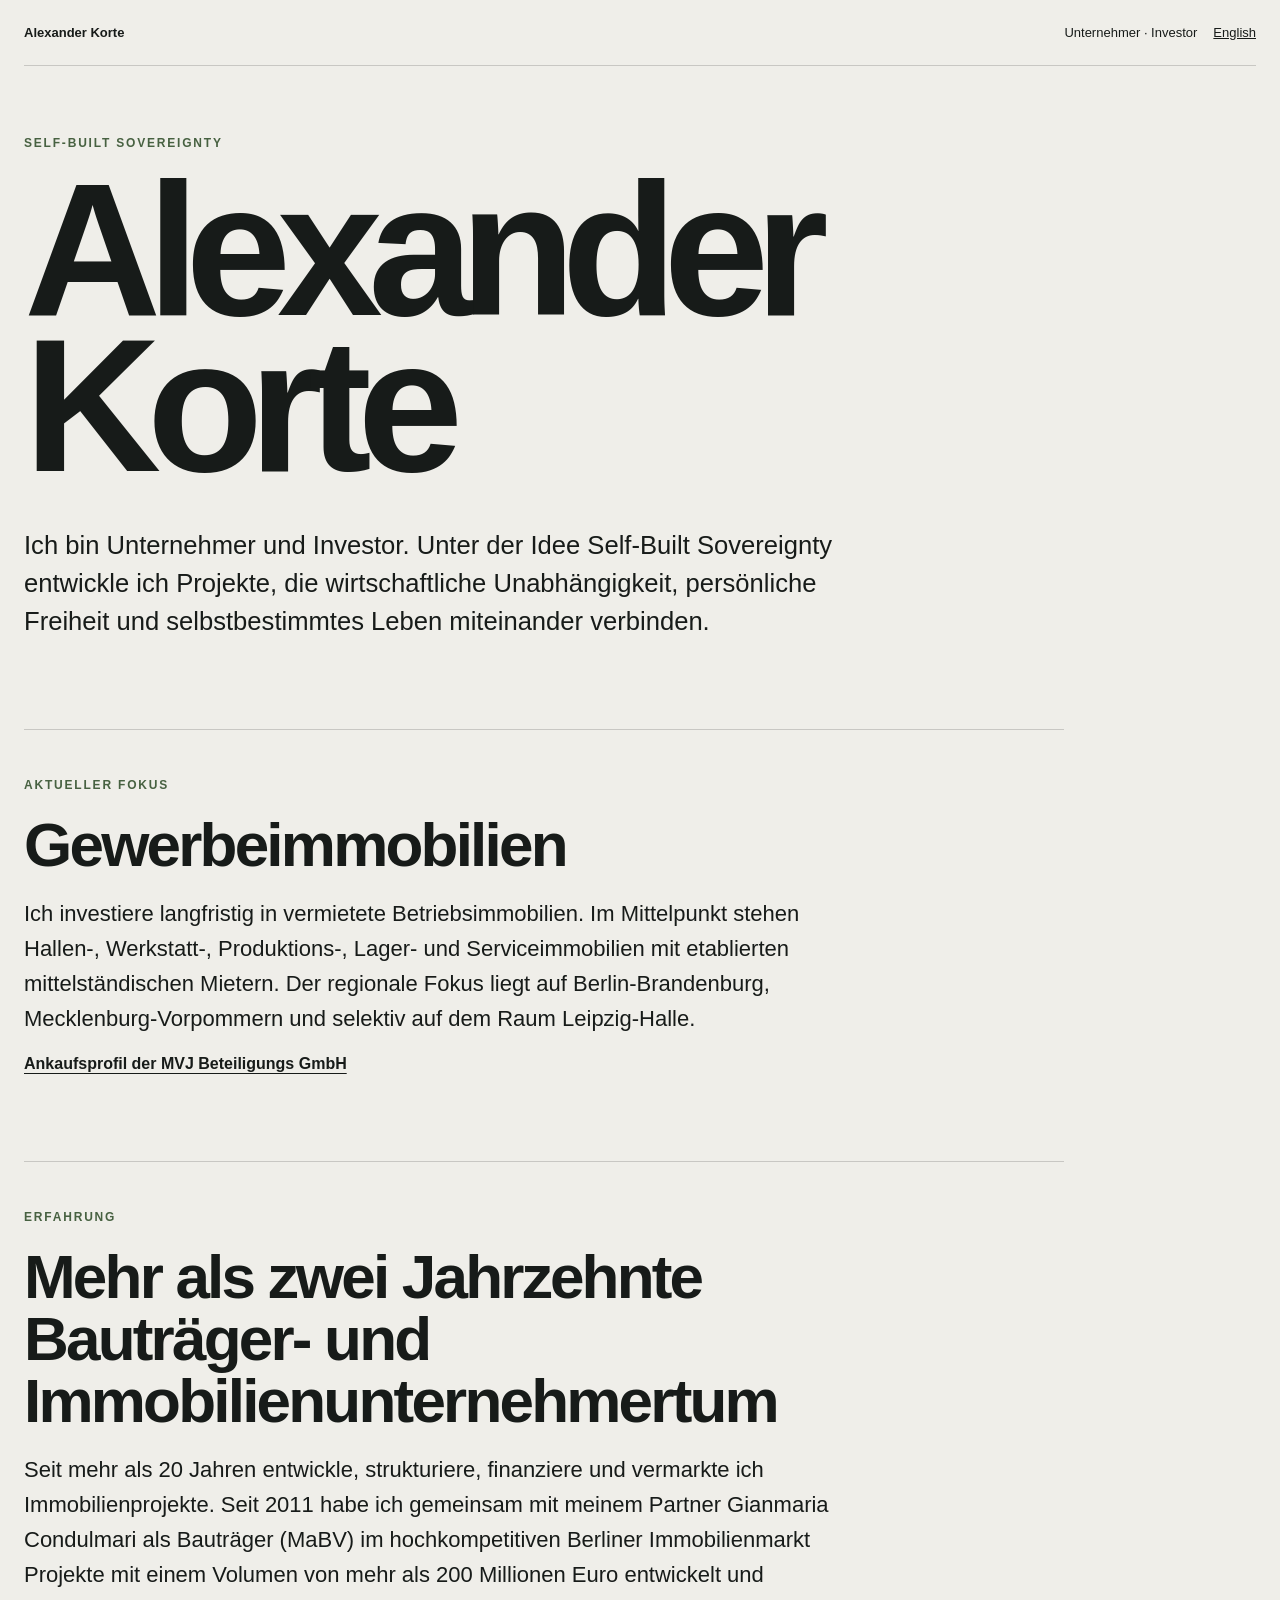
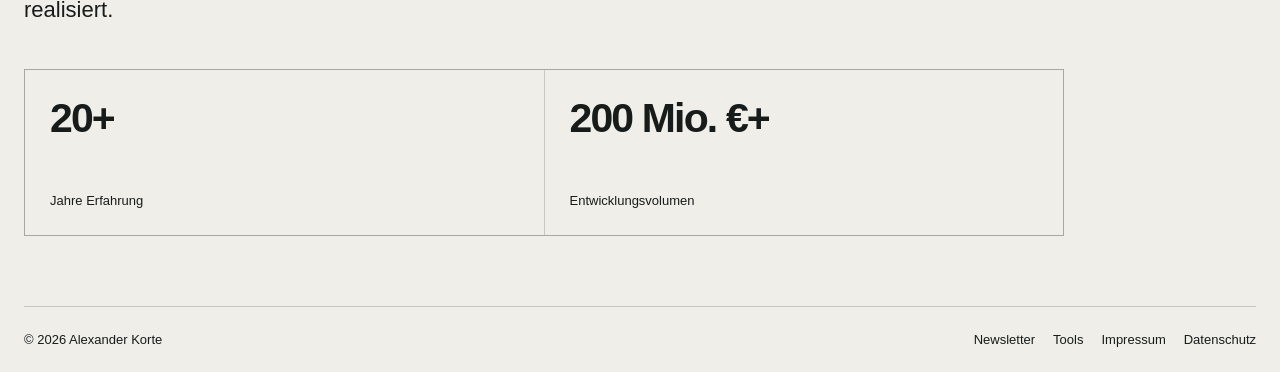
==== commit 9da90529: "Add English homepage and reciprocal language links" ====
--- a/index.html
+++ b/index.html
@@ -7,6 +7,8 @@
   <meta name="description" content="Alexander Korte ist Unternehmer und Immobilieninvestor mit mehr als 20 Jahren Erfahrung und einem Track Record von über 200 Millionen Euro Entwicklungsvolumen.">
   <meta name="robots" content="index, follow">
   <link rel="canonical" href="https://alexanderkorte.com/">
+  <link rel="alternate" hreflang="de" href="https://alexanderkorte.com/">
+  <link rel="alternate" hreflang="en" href="https://alexanderkorte.com/en.html">
   <meta property="og:type" content="website">
   <meta property="og:locale" content="de_DE">
   <meta property="og:site_name" content="Alexander Korte">
@@ -23,7 +25,7 @@
 <body>
   <header>
     <a class="name" href="/">Alexander Korte</a>
-    <span>Unternehmer · Investor</span>
+    <div style="display:flex;flex-wrap:wrap;justify-content:flex-end;gap:.5rem 1rem"><span>Unternehmer · Investor</span><a href="/en.html" lang="en" hreflang="en" style="color:inherit">English</a></div>
   </header>
 
   <main>
